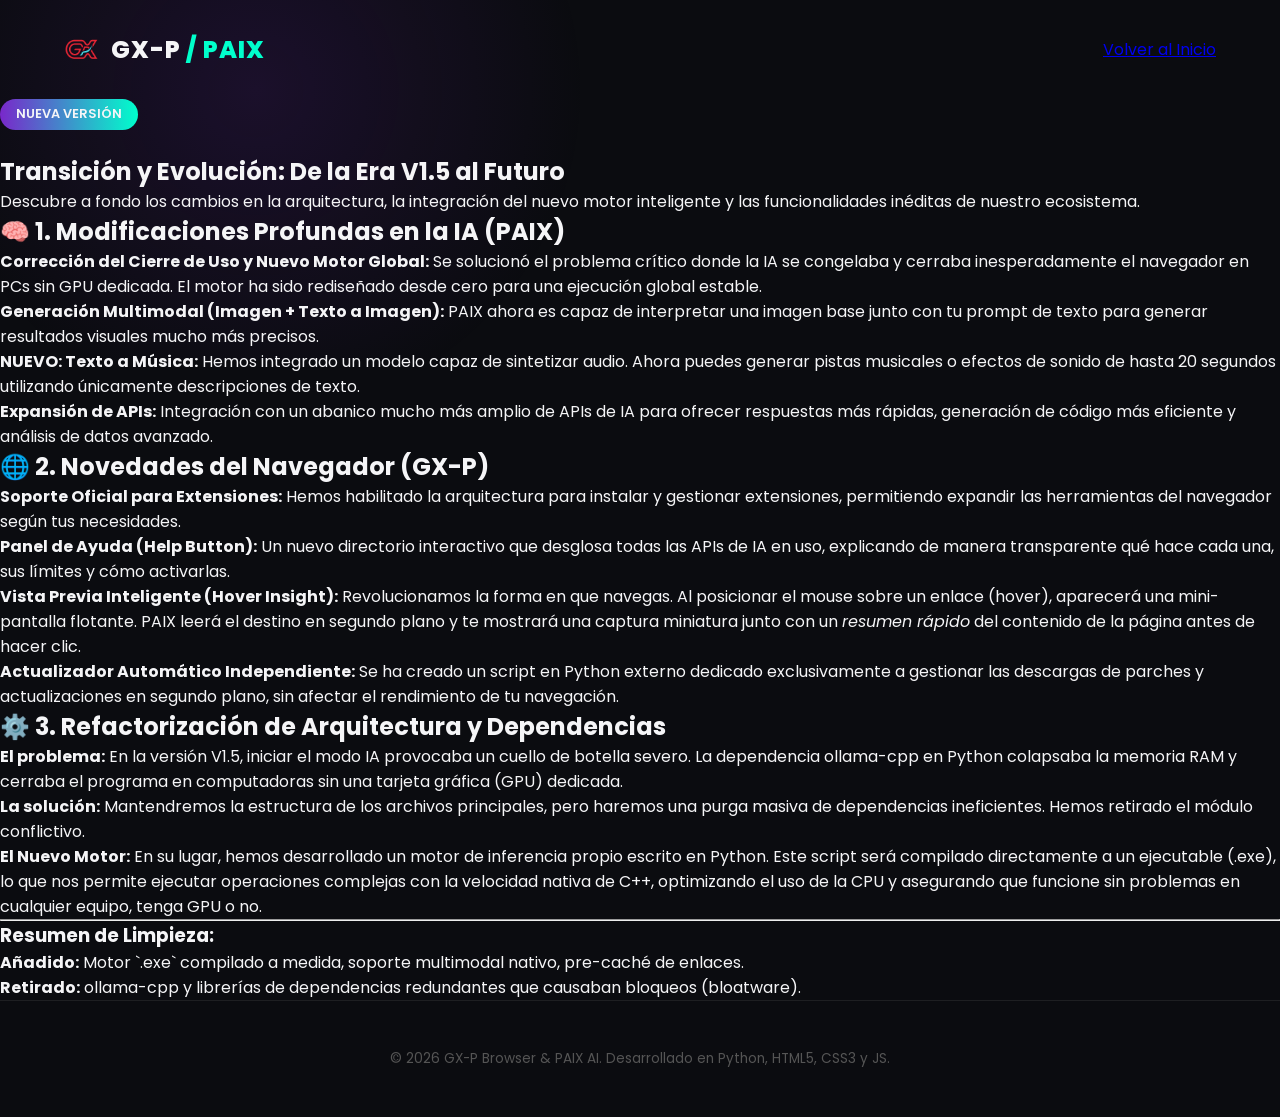
==== actualizacion.html @ ffcbb541 "Add initial version of actualizacion.html" ====
<!DOCTYPE html>
<html lang="es">
<head>
    <meta charset="UTF-8">
    <meta name="viewport" content="width=device-width, initial-scale=1.0">
    <title>Notas de Actualización - GX-P & PAIX</title>
    <link rel="icon" href="public/264-sin-título_20260708211905.ico" type="image/x-icon">
    <link rel="stylesheet" href="style.css">
</head>
<body>

    <div class="background-glow"></div>

    <header>
        <div class="logo">
            <img src="public/264-sin-título_20260708211905.ico" alt="GX-P Logo" class="logo-img">
            GX-P<span> / PAIX</span>
        </div>
        <nav class="top-nav">
            <a href="index.html">Volver al Inicio</a>
        </nav>
    </header>

    <main class="update-main">
        <section class="update-header">
            <span class="badge">NUEVA VERSIÓN</span>
            <h1>Transición y Evolución: <span>De la Era V1.5 al Futuro</span></h1>
            <p>Descubre a fondo los cambios en la arquitectura, la integración del nuevo motor inteligente y las funcionalidades inéditas de nuestro ecosistema.</p>
        </section>

        <div class="update-container">
            
            <!-- SECCIÓN 1: INTELIGENCIA ARTIFICIAL -->
            <div class="update-card border-cyan">
                <h2>🧠 1. Modificaciones Profundas en la IA (PAIX)</h2>
                <ul class="update-list">
                    <li><strong>Corrección del Cierre de Uso y Nuevo Motor Global:</strong> Se solucionó el problema crítico donde la IA se congelaba y cerraba inesperadamente el navegador en PCs sin GPU dedicada. El motor ha sido rediseñado desde cero para una ejecución global estable.</li>
                    <li><strong>Generación Multimodal (Imagen + Texto a Imagen):</strong> PAIX ahora es capaz de interpretar una imagen base junto con tu prompt de texto para generar resultados visuales mucho más precisos.</li>
                    <li><strong><span class="highlight">NUEVO:</span> Texto a Música:</strong> Hemos integrado un modelo capaz de sintetizar audio. Ahora puedes generar pistas musicales o efectos de sonido de hasta 20 segundos utilizando únicamente descripciones de texto.</li>
                    <li><strong>Expansión de APIs:</strong> Integración con un abanico mucho más amplio de APIs de IA para ofrecer respuestas más rápidas, generación de código más eficiente y análisis de datos avanzado.</li>
                </ul>
            </div>

            <!-- SECCIÓN 2: MEJORAS DEL NAVEGADOR -->
            <div class="update-card border-purple">
                <h2>🌐 2. Novedades del Navegador (GX-P)</h2>
                <ul class="update-list">
                    <li><strong>Soporte Oficial para Extensiones:</strong> Hemos habilitado la arquitectura para instalar y gestionar extensiones, permitiendo expandir las herramientas del navegador según tus necesidades.</li>
                    <li><strong>Panel de Ayuda (Help Button):</strong> Un nuevo directorio interactivo que desglosa todas las APIs de IA en uso, explicando de manera transparente qué hace cada una, sus límites y cómo activarlas.</li>
                    <li><strong>Vista Previa Inteligente (Hover Insight):</strong> Revolucionamos la forma en que navegas. Al posicionar el mouse sobre un enlace (hover), aparecerá una mini-pantalla flotante. PAIX leerá el destino en segundo plano y te mostrará una captura miniatura junto con un <em>resumen rápido</em> del contenido de la página antes de hacer clic.</li>
                    <li><strong>Actualizador Automático Independiente:</strong> Se ha creado un script en Python externo dedicado exclusivamente a gestionar las descargas de parches y actualizaciones en segundo plano, sin afectar el rendimiento de tu navegación.</li>
                </ul>
            </div>

            <!-- SECCIÓN 3: ARQUITECTURA Y RENDIMIENTO -->
            <div class="update-card border-gray">
                <h2>⚙️ 3. Refactorización de Arquitectura y Dependencias</h2>
                <div class="architecture-details">
                    <p><strong>El problema:</strong> En la versión V1.5, iniciar el modo IA provocaba un cuello de botella severo. La dependencia <code>ollama-cpp</code> en Python colapsaba la memoria RAM y cerraba el programa en computadoras sin una tarjeta gráfica (GPU) dedicada.</p>
                    <p><strong>La solución:</strong> Mantendremos la estructura de los archivos principales, pero haremos una purga masiva de dependencias ineficientes. Hemos retirado el módulo conflictivo.</p>
                    <p><strong>El Nuevo Motor:</strong> En su lugar, hemos desarrollado un motor de inferencia propio escrito en Python. Este script será compilado directamente a un ejecutable (<code>.exe</code>), lo que nos permite ejecutar operaciones complejas con la velocidad nativa de C++, optimizando el uso de la CPU y asegurando que funcione sin problemas en cualquier equipo, tenga GPU o no.</p>
                    <hr class="divider">
                    <h3>Resumen de Limpieza:</h3>
                    <ul class="update-list">
                        <li><strong>Añadido:</strong> Motor `.exe` compilado a medida, soporte multimodal nativo, pre-caché de enlaces.</li>
                        <li><strong>Retirado:</strong> <code>ollama-cpp</code> y librerías de dependencias redundantes que causaban bloqueos (bloatware).</li>
                    </ul>
                </div>
            </div>

        </div>
    </main>

    <footer>
        <p>&copy; 2026 GX-P Browser & PAIX AI. Desarrollado en Python, HTML5, CSS3 y JS.</p>
    </footer>

</body>
</html>
---- style.css ----
@import url('https://fonts.googleapis.com/css2?family=Poppins:wght@300;400;600;800&display=swap');

:root {
    --bg-color: #0b0c10;
    --card-bg: rgba(255, 255, 255, 0.03);
    --border-color: rgba(255, 255, 255, 0.08);
    --primary-color: #00ffcc;
    --secondary-color: #7928ca;
    --text-color: #f5f5f7;
}

* {
    margin: 0;
    padding: 0;
    box-sizing: border-box;
    font-family: 'Poppins', sans-serif;
    scroll-behavior: smooth;
}

body {
    background-color: var(--bg-color);
    color: var(--text-color);
    overflow-x: hidden;
}

.background-glow {
    position: fixed;
    top: -20%;
    left: -10%;
    width: 60vw;
    height: 60vh;
    background: radial-gradient(circle, rgba(121, 40, 202, 0.15) 0%, transparent 70%);
    z-index: -1;
    pointer-events: none;
}

header {
    padding: 2rem 5%;
    display: flex;
    justify-content: space-between;
    align-items: center;
}

.logo {
    display: flex;
    align-items: center;
    font-size: 1.5rem;
    font-weight: 800;
    letter-spacing: 1px;
}

.logo-img {
    height: 35px;
    margin-right: 12px;
}

.logo span {
    color: var(--primary-color);
    margin-left: 5px;
}

.hero {
    min-height: 80vh;
    padding: 0 5%;
    display: flex;
    align-items: center;
    justify-content: space-between;
    gap: 2rem;
}

.hero-text {
    max-width: 50%;
}

.badge {
    background: linear-gradient(90deg, var(--secondary-color), var(--primary-color));
    padding: 0.4rem 1rem;
    border-radius: 20px;
    font-size: 0.8rem;
    font-weight: 600;
    display: inline-block;
    margin-bottom: 1.5rem;
}

.hero-text h1 {
    font-size: 3.5rem;
    line-height: 1.2;
    margin-bottom: 1.5rem;
}

.hero-text h1 span {
    background: linear-gradient(45deg, var(--primary-color), #0070f3);
    -webkit-background-clip: text;
    -webkit-text-fill-color: transparent;
}

.hero-text p {
    color: #8f9094;
    font-size: 1.1rem;
    margin-bottom: 2rem;
}

.cta-buttons {
    display: flex;
    gap: 1rem;
}

.btn-primary, .btn-secondary {
    padding: 0.8rem 2rem;
    border-radius: 8px;
    text-decoration: none;
    font-weight: 600;
    transition: all 0.3s ease;
}

.btn-primary {
    background-color: var(--text-color);
    color: var(--bg-color);
}

.btn-primary:hover {
    box-shadow: 0 0 20px rgba(255, 255, 255, 0.4);
    transform: translateY(-2px);
}

.btn-secondary {
    border: 1px solid var(--border-color);
    color: var(--text-color);
    background: rgba(255,255,255,0.01);
}

.btn-secondary:hover {
    background: rgba(255,255,255,0.05);
    border-color: var(--primary-color);
}

.hero-image-container {
    position: relative;
    width: 45%;
    background: var(--card-bg);
    border: 1px solid var(--border-color);
    border-radius: 16px;
    display: flex;
    align-items: center;
    justify-content: center;
    transform-style: preserve-3d;
    backdrop-filter: blur(10px);
    padding: 10px;
}

#product-img {
    width: 100%;
    height: auto;
    object-fit: cover;
    transform: translateZ(60px); 
    border-radius: 8px;
    box-shadow: 0 10px 30px rgba(0,0,0,0.5);
}

.about-section {
    padding: 5rem 5%;
    display: flex;
    gap: 2rem;
}

.card {
    flex: 1;
    background: var(--card-bg);
    border: 1px solid var(--border-color);
    padding: 3rem;
    border-radius: 16px;
    backdrop-filter: blur(10px);
}

.ai-card {
    display: flex;
    flex-direction: column;
    align-items: flex-start;
}

.ai-icon {
    width: 60px;
    height: auto;
    margin-bottom: 1.5rem;
    filter: drop-shadow(0 0 10px var(--primary-color));
}

.card h2 {
    margin-bottom: 1rem;
    font-size: 2rem;
    color: var(--primary-color);
}

.section-title {
    text-align: center;
    font-size: 2.5rem;
    margin-top: 4rem;
}

.features-grid {
    padding: 3rem 5% 6rem 5%;
    display: grid;
    grid-template-columns: repeat(auto-fit, minmax(250px, 1fr));
    gap: 2rem;
}

.feat-card {
    background: var(--card-bg);
    border: 1px solid var(--border-color);
    padding: 2.5rem;
    border-radius: 16px;
    transition: border-color 0.3s;
}

.feat-card:hover {
    border-color: var(--secondary-color);
}

.feat-card .icon {
    font-size: 2.5rem;
    margin-bottom: 1rem;
}

.feat-card h3 {
    margin-bottom: 0.8rem;
}

.feat-card p {
    color: #8f9094;
    font-size: 0.95rem;
}

footer {
    text-align: center;
    padding: 3rem 2rem;
    border-top: 1px solid var(--border-color);
    color: #555;
    font-size: 0.85rem;
    display: flex;
    flex-direction: column;
    align-items: center;
    gap: 1.5rem;
}

.footer-links {
    margin-top: 0.5rem;
}

.tc-btn {
    display: inline-block;
    padding: 0.6rem 1.8rem;
    border: 1px solid var(--border-color);
    border-radius: 30px;
    color: var(--primary-color);
    text-decoration: none;
    font-size: 0.9rem;
    font-weight: 600;
    transition: all 0.3s ease;
    background: rgba(0, 255, 204, 0.05);
}

.tc-btn:hover {
    background: var(--primary-color);
    color: var(--bg-color);
    border-color: var(--primary-color);
    box-shadow: 0 0 15px rgba(0, 255, 204, 0.4);
    transform: translateY(-2px);
}

@media (max-width: 968px) {
    .hero { flex-direction: column; text-align: center; padding-top: 4rem; }
    .hero-text { max-width: 100%; }
    .hero-image-container { width: 95%; margin-top: 3rem; }
    .cta-buttons { justify-content: center; }
    .about-section { flex-direction: column; }
    .logo { justify-content: center; }
    .ai-card { align-items: center; text-align: center; }
}
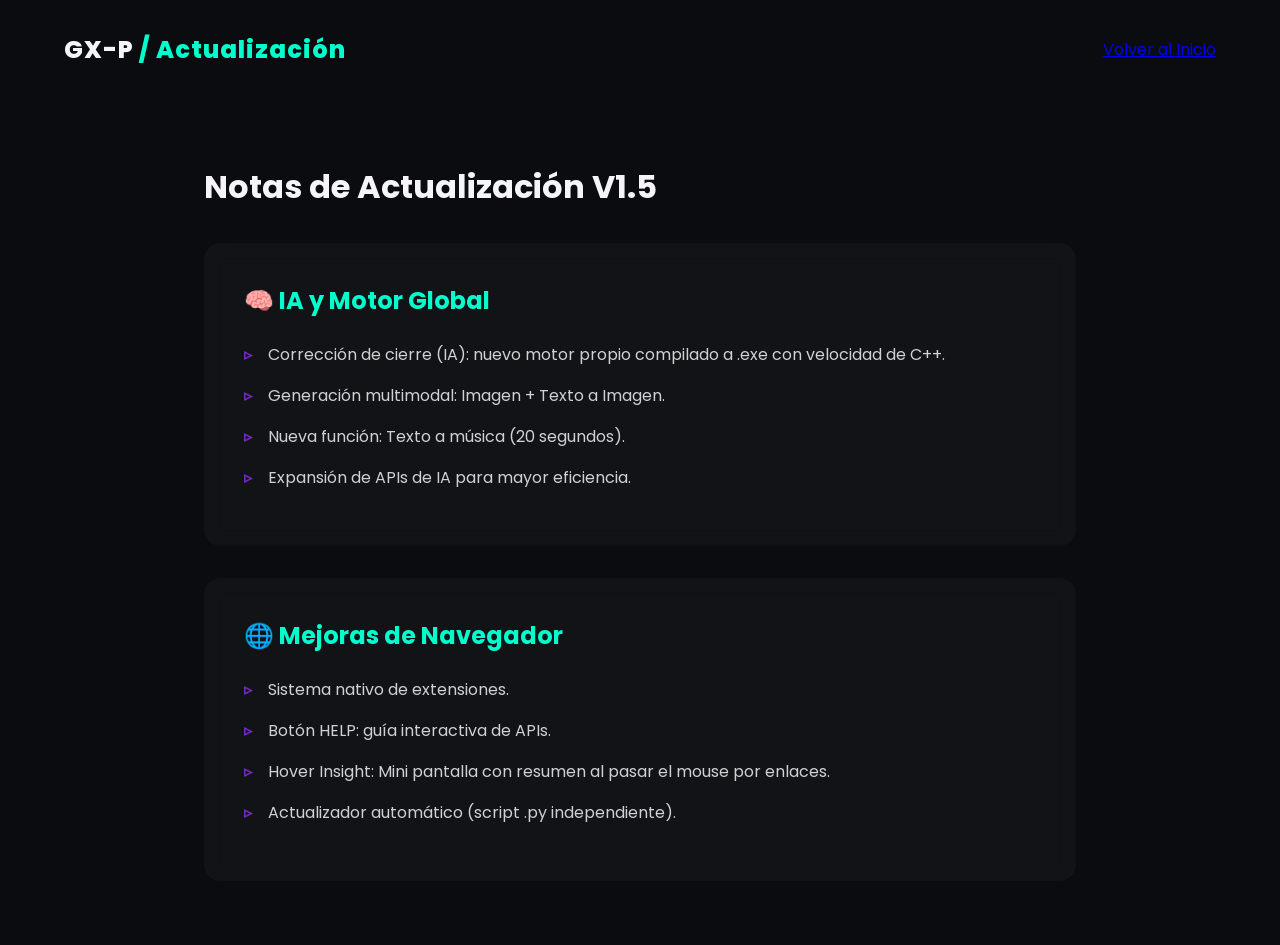
==== commit 3748db49: "Update actualizacion.html with new content and styles" ====
--- a/actualizacion.html
+++ b/actualizacion.html
@@ -2,78 +2,40 @@
 <html lang="es">
 <head>
     <meta charset="UTF-8">
-    <meta name="viewport" content="width=device-width, initial-scale=1.0">
-    <title>Notas de Actualización - GX-P & PAIX</title>
-    <link rel="icon" href="public/264-sin-título_20260708211905.ico" type="image/x-icon">
+    <title>Actualizaciones - PAIX</title>
     <link rel="stylesheet" href="style.css">
+    <link rel="stylesheet" href="actu.css"> <!-- Vinculado -->
 </head>
 <body>
-
-    <div class="background-glow"></div>
-
     <header>
-        <div class="logo">
-            <img src="public/264-sin-título_20260708211905.ico" alt="GX-P Logo" class="logo-img">
-            GX-P<span> / PAIX</span>
-        </div>
-        <nav class="top-nav">
-            <a href="index.html">Volver al Inicio</a>
-        </nav>
+        <div class="logo">GX-P<span> / Actualización</span></div>
+        <nav class="top-nav"><a href="index.html">Volver al Inicio</a></nav>
     </header>
 
     <main class="update-main">
-        <section class="update-header">
-            <span class="badge">NUEVA VERSIÓN</span>
-            <h1>Transición y Evolución: <span>De la Era V1.5 al Futuro</span></h1>
-            <p>Descubre a fondo los cambios en la arquitectura, la integración del nuevo motor inteligente y las funcionalidades inéditas de nuestro ecosistema.</p>
-        </section>
-
+        <h1>Notas de Actualización V1.5</h1>
         <div class="update-container">
-            
-            <!-- SECCIÓN 1: INTELIGENCIA ARTIFICIAL -->
-            <div class="update-card border-cyan">
-                <h2>🧠 1. Modificaciones Profundas en la IA (PAIX)</h2>
-                <ul class="update-list">
-                    <li><strong>Corrección del Cierre de Uso y Nuevo Motor Global:</strong> Se solucionó el problema crítico donde la IA se congelaba y cerraba inesperadamente el navegador en PCs sin GPU dedicada. El motor ha sido rediseñado desde cero para una ejecución global estable.</li>
-                    <li><strong>Generación Multimodal (Imagen + Texto a Imagen):</strong> PAIX ahora es capaz de interpretar una imagen base junto con tu prompt de texto para generar resultados visuales mucho más precisos.</li>
-                    <li><strong><span class="highlight">NUEVO:</span> Texto a Música:</strong> Hemos integrado un modelo capaz de sintetizar audio. Ahora puedes generar pistas musicales o efectos de sonido de hasta 20 segundos utilizando únicamente descripciones de texto.</li>
-                    <li><strong>Expansión de APIs:</strong> Integración con un abanico mucho más amplio de APIs de IA para ofrecer respuestas más rápidas, generación de código más eficiente y análisis de datos avanzado.</li>
+            <section class="update-card border-cyan">
+                <h2>🧠 IA y Motor Global</h2>
+                <ul>
+                    <li>Corrección de cierre (IA): nuevo motor propio compilado a .exe con velocidad de C++.</li>
+                    <li>Generación multimodal: Imagen + Texto a Imagen.</li>
+                    <li>Nueva función: Texto a música (20 segundos).</li>
+                    <li>Expansión de APIs de IA para mayor eficiencia.</li>
                 </ul>
-            </div>
-
-            <!-- SECCIÓN 2: MEJORAS DEL NAVEGADOR -->
-            <div class="update-card border-purple">
-                <h2>🌐 2. Novedades del Navegador (GX-P)</h2>
-                <ul class="update-list">
-                    <li><strong>Soporte Oficial para Extensiones:</strong> Hemos habilitado la arquitectura para instalar y gestionar extensiones, permitiendo expandir las herramientas del navegador según tus necesidades.</li>
-                    <li><strong>Panel de Ayuda (Help Button):</strong> Un nuevo directorio interactivo que desglosa todas las APIs de IA en uso, explicando de manera transparente qué hace cada una, sus límites y cómo activarlas.</li>
-                    <li><strong>Vista Previa Inteligente (Hover Insight):</strong> Revolucionamos la forma en que navegas. Al posicionar el mouse sobre un enlace (hover), aparecerá una mini-pantalla flotante. PAIX leerá el destino en segundo plano y te mostrará una captura miniatura junto con un <em>resumen rápido</em> del contenido de la página antes de hacer clic.</li>
-                    <li><strong>Actualizador Automático Independiente:</strong> Se ha creado un script en Python externo dedicado exclusivamente a gestionar las descargas de parches y actualizaciones en segundo plano, sin afectar el rendimiento de tu navegación.</li>
+            </section>
+            <section class="update-card border-purple">
+                <h2>🌐 Mejoras de Navegador</h2>
+                <ul>
+                    <li>Sistema nativo de extensiones.</li>
+                    <li>Botón HELP: guía interactiva de APIs.</li>
+                    <li>Hover Insight: Mini pantalla con resumen al pasar el mouse por enlaces.</li>
+                    <li>Actualizador automático (script .py independiente).</li>
                 </ul>
-            </div>
-
-            <!-- SECCIÓN 3: ARQUITECTURA Y RENDIMIENTO -->
-            <div class="update-card border-gray">
-                <h2>⚙️ 3. Refactorización de Arquitectura y Dependencias</h2>
-                <div class="architecture-details">
-                    <p><strong>El problema:</strong> En la versión V1.5, iniciar el modo IA provocaba un cuello de botella severo. La dependencia <code>ollama-cpp</code> en Python colapsaba la memoria RAM y cerraba el programa en computadoras sin una tarjeta gráfica (GPU) dedicada.</p>
-                    <p><strong>La solución:</strong> Mantendremos la estructura de los archivos principales, pero haremos una purga masiva de dependencias ineficientes. Hemos retirado el módulo conflictivo.</p>
-                    <p><strong>El Nuevo Motor:</strong> En su lugar, hemos desarrollado un motor de inferencia propio escrito en Python. Este script será compilado directamente a un ejecutable (<code>.exe</code>), lo que nos permite ejecutar operaciones complejas con la velocidad nativa de C++, optimizando el uso de la CPU y asegurando que funcione sin problemas en cualquier equipo, tenga GPU o no.</p>
-                    <hr class="divider">
-                    <h3>Resumen de Limpieza:</h3>
-                    <ul class="update-list">
-                        <li><strong>Añadido:</strong> Motor `.exe` compilado a medida, soporte multimodal nativo, pre-caché de enlaces.</li>
-                        <li><strong>Retirado:</strong> <code>ollama-cpp</code> y librerías de dependencias redundantes que causaban bloqueos (bloatware).</li>
-                    </ul>
-                </div>
-            </div>
-
+            </section>
         </div>
     </main>
 
-    <footer>
-        <p>&copy; 2026 GX-P Browser & PAIX AI. Desarrollado en Python, HTML5, CSS3 y JS.</p>
-    </footer>
-
+    <script src="actu.js"></script> <!-- Vinculado -->
 </body>
 </html>
--- a/actu.css
+++ b/actu.css
@@ -0,0 +1,45 @@
+/* actu.css - Estilos específicos para Notas de Actualización */
+.update-main {
+    padding: 4rem 5%;
+    max-width: 1000px;
+    margin: 0 auto;
+}
+
+.update-container {
+    display: grid;
+    grid-template-columns: 1fr;
+    gap: 2rem;
+    margin-top: 2rem;
+}
+
+.update-card {
+    background: rgba(255, 255, 255, 0.03);
+    padding: 2.5rem;
+    border-radius: 16px;
+    backdrop-filter: blur(10px);
+    transition: transform 0.3s ease;
+}
+
+.update-card h2 {
+    color: var(--primary-color);
+    margin-bottom: 1.5rem;
+}
+
+.update-card ul {
+    list-style: none;
+}
+
+.update-card li {
+    margin-bottom: 1rem;
+    padding-left: 1.5rem;
+    position: relative;
+    color: #d1d1d1;
+}
+
+.update-card li::before {
+    content: "▹";
+    position: absolute;
+    left: 0;
+    color: var(--secondary-color);
+    font-weight: bold;
+}
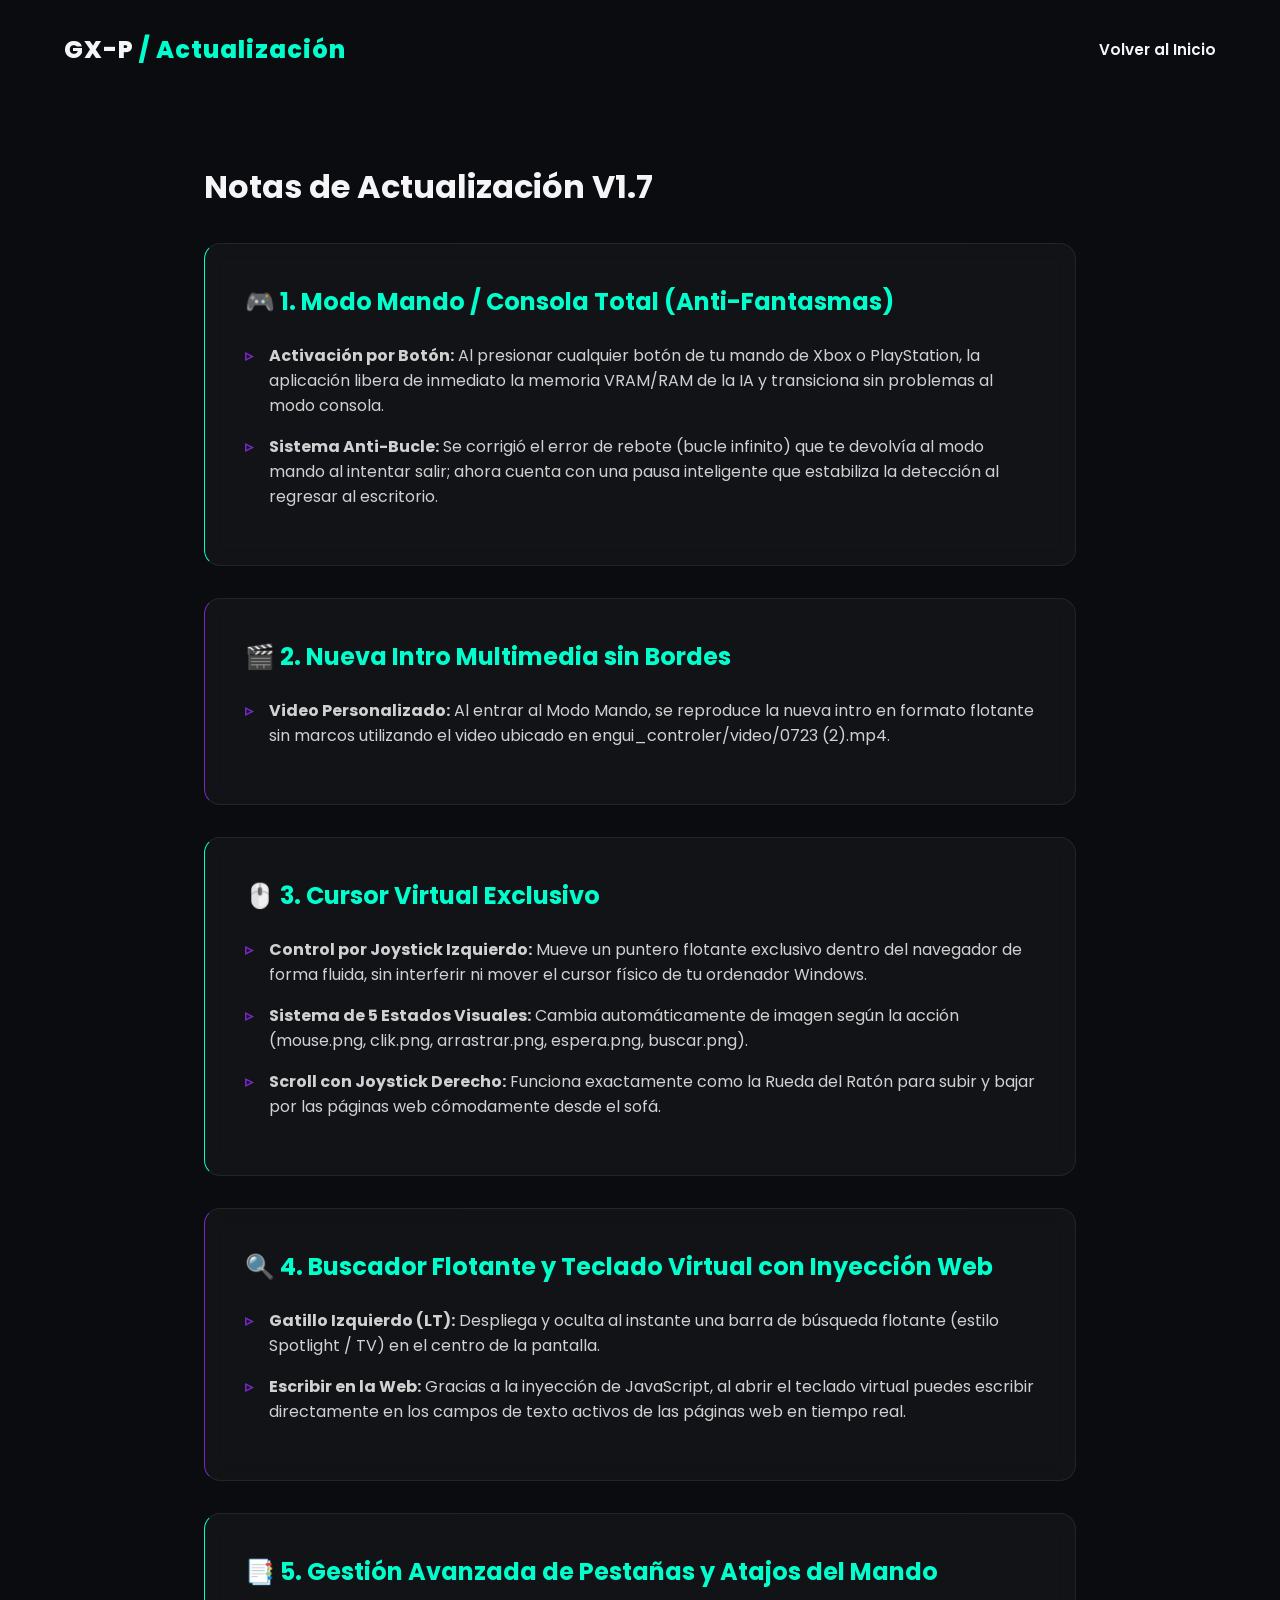
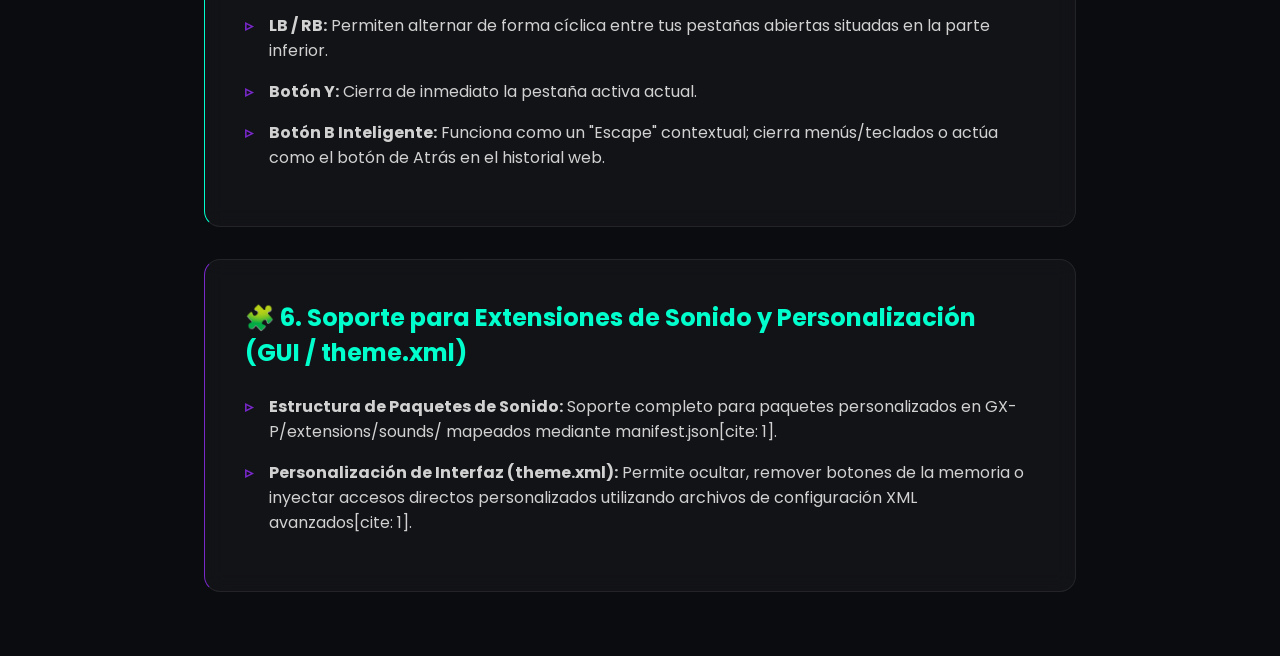
==== commit c774f5b7: "Update actualizacion.html" ====
--- a/actualizacion.html
+++ b/actualizacion.html
@@ -13,24 +13,54 @@
     </header>
 
     <main class="update-main">
-        <h1>Notas de Actualización V1.5</h1>
+        <h1>Notas de Actualización V1.7</h1>
         <div class="update-container">
             <section class="update-card border-cyan">
-                <h2>🧠 IA y Motor Global</h2>
+                <h2>🎮 1. Modo Mando / Consola Total (Anti-Fantasmas)</h2>
                 <ul>
-                    <li>Corrección de cierre (IA): nuevo motor propio compilado a .exe con velocidad de C++.</li>
-                    <li>Generación multimodal: Imagen + Texto a Imagen.</li>
-                    <li>Nueva función: Texto a música (20 segundos).</li>
-                    <li>Expansión de APIs de IA para mayor eficiencia.</li>
+                    <li><strong>Activación por Botón:</strong> Al presionar cualquier botón de tu mando de Xbox o PlayStation, la aplicación libera de inmediato la memoria VRAM/RAM de la IA y transiciona sin problemas al modo consola.</li>
+                    <li><strong>Sistema Anti-Bucle:</strong> Se corrigió el error de rebote (bucle infinito) que te devolvía al modo mando al intentar salir; ahora cuenta con una pausa inteligente que estabiliza la detección al regresar al escritorio.</li>
                 </ul>
             </section>
+
             <section class="update-card border-purple">
-                <h2>🌐 Mejoras de Navegador</h2>
+                <h2>🎬 2. Nueva Intro Multimedia sin Bordes</h2>
                 <ul>
-                    <li>Sistema nativo de extensiones.</li>
-                    <li>Botón HELP: guía interactiva de APIs.</li>
-                    <li>Hover Insight: Mini pantalla con resumen al pasar el mouse por enlaces.</li>
-                    <li>Actualizador automático (script .py independiente).</li>
+                    <li><strong>Video Personalizado:</strong> Al entrar al Modo Mando, se reproduce la nueva intro en formato flotante sin marcos utilizando el video ubicado en <code>engui_controler/video/0723 (2).mp4</code>.</li>
+                </ul>
+            </section>
+
+            <section class="update-card border-cyan">
+                <h2>🖱️ 3. Cursor Virtual Exclusivo</h2>
+                <ul>
+                    <li><strong>Control por Joystick Izquierdo:</strong> Mueve un puntero flotante exclusivo dentro del navegador de forma fluida, sin interferir ni mover el cursor físico de tu ordenador Windows.</li>
+                    <li><strong>Sistema de 5 Estados Visuales:</strong> Cambia automáticamente de imagen según la acción (<code>mouse.png</code>, <code>clik.png</code>, <code>arrastrar.png</code>, <code>espera.png</code>, <code>buscar.png</code>).</li>
+                    <li><strong>Scroll con Joystick Derecho:</strong> Funciona exactamente como la Rueda del Ratón para subir y bajar por las páginas web cómodamente desde el sofá.</li>
+                </ul>
+            </section>
+
+            <section class="update-card border-purple">
+                <h2>🔍 4. Buscador Flotante y Teclado Virtual con Inyección Web</h2>
+                <ul>
+                    <li><strong>Gatillo Izquierdo (LT):</strong> Despliega y oculta al instante una barra de búsqueda flotante (estilo Spotlight / TV) en el centro de la pantalla.</li>
+                    <li><strong>Escribir en la Web:</strong> Gracias a la inyección de JavaScript, al abrir el teclado virtual puedes escribir directamente en los campos de texto activos de las páginas web en tiempo real.</li>
+                </ul>
+            </section>
+
+            <section class="update-card border-cyan">
+                <h2>📑 5. Gestión Avanzada de Pestañas y Atajos del Mando</h2>
+                <ul>
+                    <li><strong>LB / RB:</strong> Permiten alternar de forma cíclica entre tus pestañas abiertas situadas en la parte inferior.</li>
+                    <li><strong>Botón Y:</strong> Cierra de inmediato la pestaña activa actual.</li>
+                    <li><strong>Botón B Inteligente:</strong> Funciona como un "Escape" contextual; cierra menús/teclados o actúa como el botón de Atrás en el historial web.</li>
+                </ul>
+            </section>
+
+            <section class="update-card border-purple">
+                <h2>🧩 6. Soporte para Extensiones de Sonido y Personalización (GUI / theme.xml)</h2>
+                <ul>
+                    <li><strong>Estructura de Paquetes de Sonido:</strong> Soporte completo para paquetes personalizados en <code>GX-P/extensions/sounds/</code> mapeados mediante <code>manifest.json</code>[cite: 1].</li>
+                    <li><strong>Personalización de Interfaz (theme.xml):</strong> Permite ocultar, remover botones de la memoria o inyectar accesos directos personalizados utilizando archivos de configuración XML avanzados[cite: 1].</li>
                 </ul>
             </section>
         </div>
--- a/style.css
+++ b/style.css
@@ -23,15 +23,26 @@
     overflow-x: hidden;
 }
 
+/* Efectos de brillo ambiental mejorados */
 .background-glow {
     position: fixed;
-    top: -20%;
-    left: -10%;
-    width: 60vw;
-    height: 60vh;
-    background: radial-gradient(circle, rgba(121, 40, 202, 0.15) 0%, transparent 70%);
+    width: 50vw;
+    height: 50vh;
     z-index: -1;
     pointer-events: none;
+    filter: blur(80px);
+}
+
+.glow-1 {
+    top: -15%;
+    left: -10%;
+    background: radial-gradient(circle, rgba(121, 40, 202, 0.2) 0%, transparent 70%);
+}
+
+.glow-2 {
+    bottom: -15%;
+    right: -10%;
+    background: radial-gradient(circle, rgba(0, 255, 204, 0.1) 0%, transparent 70%);
 }
 
 header {
@@ -50,7 +61,7 @@
 }
 
 .logo-img {
-    height: 35px;
+    height: 38px;
     margin-right: 12px;
 }
 
@@ -59,13 +70,46 @@
     margin-left: 5px;
 }
 
+/* Navegación Superior */
+.top-nav {
+    display: flex;
+    gap: 1.5rem;
+    align-items: center;
+}
+
+.top-nav a {
+    color: var(--text-color);
+    text-decoration: none;
+    font-weight: 600;
+    font-size: 0.95rem;
+    transition: color 0.3s ease;
+}
+
+.top-nav a:hover {
+    color: var(--primary-color);
+}
+
+.update-link {
+    background: rgba(121, 40, 202, 0.2);
+    padding: 0.6rem 1.2rem;
+    border-radius: 10px;
+    border: 1px solid var(--secondary-color);
+    transition: all 0.3s ease !important;
+}
+
+.update-link:hover {
+    background: rgba(121, 40, 202, 0.4);
+    box-shadow: 0 0 15px rgba(121, 40, 202, 0.4);
+}
+
+/* Estilos de Hero */
 .hero {
     min-height: 80vh;
-    padding: 0 5%;
+    padding: 2rem 5%;
     display: flex;
     align-items: center;
     justify-content: space-between;
-    gap: 2rem;
+    gap: 3rem;
 }
 
 .hero-text {
@@ -76,14 +120,15 @@
     background: linear-gradient(90deg, var(--secondary-color), var(--primary-color));
     padding: 0.4rem 1rem;
     border-radius: 20px;
-    font-size: 0.8rem;
+    font-size: 0.75rem;
     font-weight: 600;
     display: inline-block;
     margin-bottom: 1.5rem;
+    letter-spacing: 0.5px;
 }
 
 .hero-text h1 {
-    font-size: 3.5rem;
+    font-size: 3.2rem;
     line-height: 1.2;
     margin-bottom: 1.5rem;
 }
@@ -95,155 +140,61 @@
 }
 
 .hero-text p {
-    color: #8f9094;
-    font-size: 1.1rem;
+    color: #a1a1aa;
+    font-size: 1.05rem;
+    line-height: 1.6;
     margin-bottom: 2rem;
 }
 
 .cta-buttons {
     display: flex;
     gap: 1rem;
-}
-
-.btn-primary, .btn-secondary {
+    align-items: center;
+}
+
+/* Contenedor de la Imagen con Estilo */
+.hero-image-container {
+    max-width: 45%;
+    border-radius: 16px;
+    border: 1px solid var(--border-color);
+    background: var(--card-bg);
+    padding: 10px;
+    backdrop-filter: blur(10px);
+    box-shadow: 0 20px 40px rgba(0, 0, 0, 0.4);
+}
+
+.hero-image-container img {
+    width: 100%;
+    display: block;
+    border-radius: 10px;
+}
+
+/* Botones y otros */
+.btn-primary {
+    background-color: var(--text-color);
+    color: var(--bg-color);
     padding: 0.8rem 2rem;
     border-radius: 8px;
     text-decoration: none;
     font-weight: 600;
-    transition: all 0.3s ease;
-}
-
-.btn-primary {
-    background-color: var(--text-color);
-    color: var(--bg-color);
+    transition: transform 0.2s ease, box-shadow 0.2s ease;
 }
 
 .btn-primary:hover {
-    box-shadow: 0 0 20px rgba(255, 255, 255, 0.4);
     transform: translateY(-2px);
+    box-shadow: 0 5px 20px rgba(245, 245, 247, 0.2);
 }
 
 .btn-secondary {
-    border: 1px solid var(--border-color);
     color: var(--text-color);
-    background: rgba(255,255,255,0.01);
+    text-decoration: none;
+    font-weight: 600;
+    padding: 0.8rem 1.5rem;
+    transition: color 0.2s ease;
 }
 
 .btn-secondary:hover {
-    background: rgba(255,255,255,0.05);
-    border-color: var(--primary-color);
-}
-
-.hero-image-container {
-    position: relative;
-    width: 45%;
-    background: var(--card-bg);
-    border: 1px solid var(--border-color);
-    border-radius: 16px;
-    display: flex;
-    align-items: center;
-    justify-content: center;
-    transform-style: preserve-3d;
-    backdrop-filter: blur(10px);
-    padding: 10px;
-}
-
-#product-img {
-    width: 100%;
-    height: auto;
-    object-fit: cover;
-    transform: translateZ(60px); 
-    border-radius: 8px;
-    box-shadow: 0 10px 30px rgba(0,0,0,0.5);
-}
-
-.about-section {
-    padding: 5rem 5%;
-    display: flex;
-    gap: 2rem;
-}
-
-.card {
-    flex: 1;
-    background: var(--card-bg);
-    border: 1px solid var(--border-color);
-    padding: 3rem;
-    border-radius: 16px;
-    backdrop-filter: blur(10px);
-}
-
-.ai-card {
-    display: flex;
-    flex-direction: column;
-    align-items: flex-start;
-}
-
-.ai-icon {
-    width: 60px;
-    height: auto;
-    margin-bottom: 1.5rem;
-    filter: drop-shadow(0 0 10px var(--primary-color));
-}
-
-.card h2 {
-    margin-bottom: 1rem;
-    font-size: 2rem;
-    color: var(--primary-color);
-}
-
-.section-title {
-    text-align: center;
-    font-size: 2.5rem;
-    margin-top: 4rem;
-}
-
-.features-grid {
-    padding: 3rem 5% 6rem 5%;
-    display: grid;
-    grid-template-columns: repeat(auto-fit, minmax(250px, 1fr));
-    gap: 2rem;
-}
-
-.feat-card {
-    background: var(--card-bg);
-    border: 1px solid var(--border-color);
-    padding: 2.5rem;
-    border-radius: 16px;
-    transition: border-color 0.3s;
-}
-
-.feat-card:hover {
-    border-color: var(--secondary-color);
-}
-
-.feat-card .icon {
-    font-size: 2.5rem;
-    margin-bottom: 1rem;
-}
-
-.feat-card h3 {
-    margin-bottom: 0.8rem;
-}
-
-.feat-card p {
-    color: #8f9094;
-    font-size: 0.95rem;
-}
-
-footer {
-    text-align: center;
-    padding: 3rem 2rem;
-    border-top: 1px solid var(--border-color);
-    color: #555;
-    font-size: 0.85rem;
-    display: flex;
-    flex-direction: column;
-    align-items: center;
-    gap: 1.5rem;
-}
-
-.footer-links {
-    margin-top: 0.5rem;
+    color: var(--primary-color);
 }
 
 .tc-btn {
@@ -255,24 +206,95 @@
     text-decoration: none;
     font-size: 0.9rem;
     font-weight: 600;
-    transition: all 0.3s ease;
     background: rgba(0, 255, 204, 0.05);
+    transition: background 0.3s ease, box-shadow 0.3s ease;
 }
 
 .tc-btn:hover {
-    background: var(--primary-color);
-    color: var(--bg-color);
-    border-color: var(--primary-color);
-    box-shadow: 0 0 15px rgba(0, 255, 204, 0.4);
-    transform: translateY(-2px);
+    background: rgba(0, 255, 204, 0.1);
+    box-shadow: 0 0 10px rgba(0, 255, 204, 0.2);
+}
+
+/* Estilos de Actualizaciones */
+.update-main {
+    padding: 4rem 5%;
+    max-width: 1000px;
+    margin: 0 auto;
+}
+
+.update-container {
+    display: grid;
+    grid-template-columns: 1fr;
+    gap: 2rem;
+    margin-top: 2rem;
+}
+
+.update-card {
+    background: var(--card-bg);
+    padding: 2.5rem;
+    border-radius: 16px;
+    backdrop-filter: blur(10px);
+    transition: transform 0.3s ease;
+    border-left: 5px solid transparent;
+    border: 1px solid var(--border-color);
+}
+
+.border-cyan { border-left-color: var(--primary-color); }
+.border-purple { border-left-color: var(--secondary-color); }
+
+.update-card h2 {
+    color: var(--primary-color);
+    margin-bottom: 1.5rem;
+}
+
+.update-card li {
+    margin-bottom: 1rem;
+    padding-left: 1.5rem;
+    position: relative;
+    color: #d1d1d1;
+    list-style: none;
+}
+
+.update-card li::before {
+    content: "▹";
+    position: absolute;
+    left: 0;
+    color: var(--secondary-color);
+    font-weight: bold;
+}
+
+/* Footer */
+footer {
+    text-align: center;
+    padding: 3rem 2rem;
+    border-top: 1px solid var(--border-color);
+    color: #666;
+    display: flex;
+    flex-direction: column;
+    gap: 1rem;
+    align-items: center;
 }
 
 @media (max-width: 968px) {
-    .hero { flex-direction: column; text-align: center; padding-top: 4rem; }
-    .hero-text { max-width: 100%; }
-    .hero-image-container { width: 95%; margin-top: 3rem; }
-    .cta-buttons { justify-content: center; }
-    .about-section { flex-direction: column; }
-    .logo { justify-content: center; }
-    .ai-card { align-items: center; text-align: center; }
-}
+    .hero {
+        flex-direction: column;
+        text-align: center;
+        padding-top: 2rem;
+    }
+    
+    .hero-text {
+        max-width: 100%;
+    }
+
+    .hero-image-container {
+        max-width: 90%;
+    }
+
+    .cta-buttons {
+        justify-content: center;
+    }
+
+    .top-nav {
+        display: none; /* Puedes implementar un menú hamburguesa aquí después */
+    }
+}
